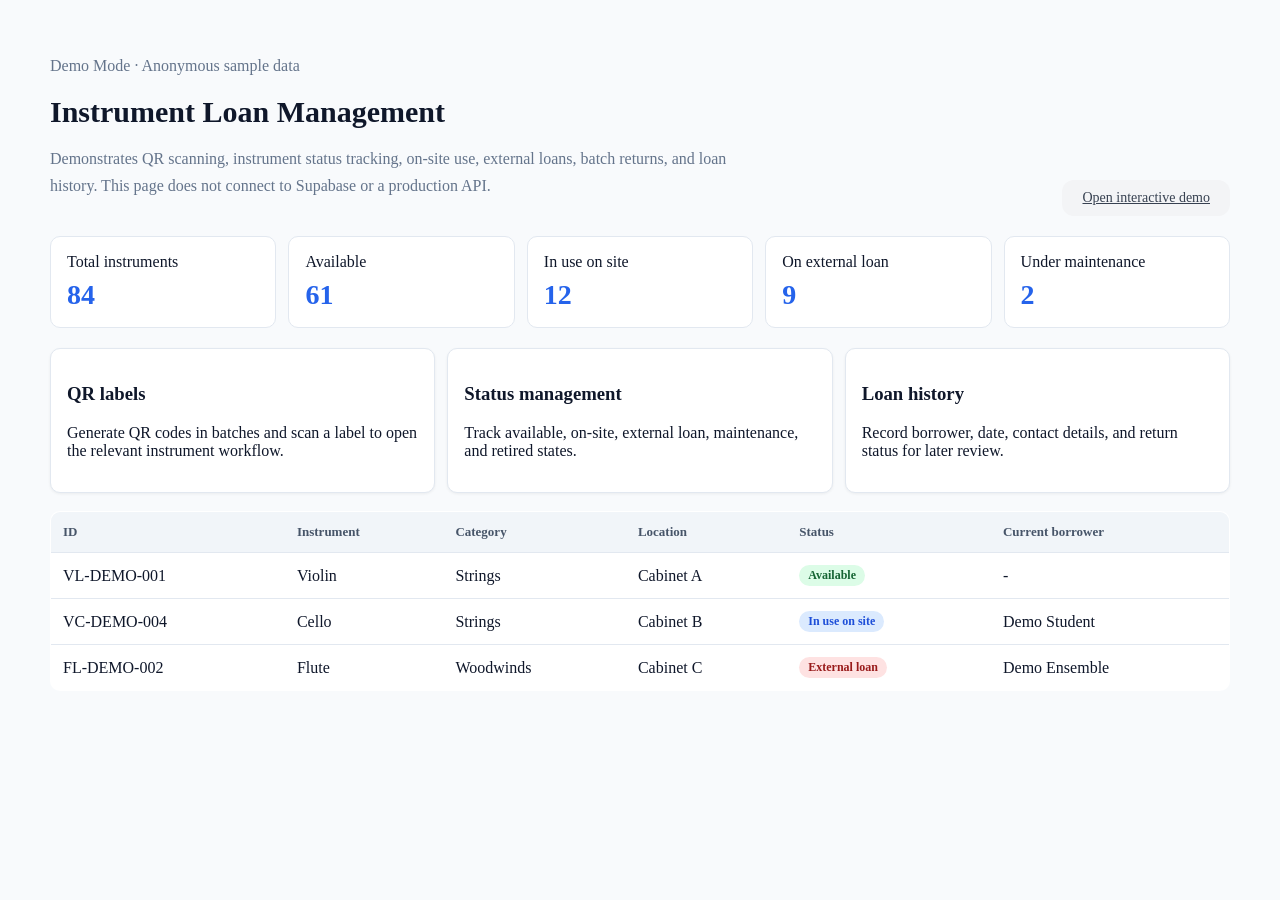
==== demo.html @ 6f62f3ee "Initial public release" ====
<!doctype html>
<html lang="en">
<head>
  <meta charset="utf-8">
  <meta name="viewport" content="width=device-width, initial-scale=1">
  <title>Instrument Management Demo</title>
  <link rel="stylesheet" href="style.css">
  <style>
    body { background:#f8fafc; color:#0f172a; }
    .demo-shell { max-width:1180px; margin:0 auto; padding:28px 18px; }
    .demo-hero { display:flex; justify-content:space-between; gap:20px; align-items:flex-end; margin-bottom:20px; }
    .demo-hero h1 { font-size:30px; margin:0 0 8px; }
    .demo-note { color:#64748b; line-height:1.7; max-width:720px; }
    .stats { display:grid; grid-template-columns:repeat(auto-fit,minmax(160px,1fr)); gap:12px; margin:20px 0; }
    .stat { background:white; border:1px solid #e2e8f0; border-radius:10px; padding:16px; }
    .stat b { display:block; font-size:28px; color:#2563eb; margin-top:8px; }
    .grid { display:grid; grid-template-columns:repeat(auto-fit,minmax(240px,1fr)); gap:12px; }
    .card { background:white; border:1px solid #e2e8f0; border-radius:10px; padding:16px; }
    table { width:100%; border-collapse:collapse; background:white; border:1px solid #e2e8f0; border-radius:10px; overflow:hidden; }
    th,td { padding:12px; border-bottom:1px solid #e2e8f0; text-align:left; }
    th { background:#f1f5f9; color:#475569; font-size:13px; }
    .badge { display:inline-block; padding:3px 9px; border-radius:999px; font-size:12px; font-weight:700; }
    .available { background:#dcfce7; color:#166534; }
    .borrowed { background:#fee2e2; color:#991b1b; }
    .venue { background:#dbeafe; color:#1d4ed8; }
  </style>
</head>
<body>
  <main class="demo-shell">
    <section class="demo-hero">
      <div>
        <p class="demo-note">Demo Mode · Anonymous sample data</p>
        <h1>Instrument Loan Management</h1>
        <p class="demo-note">Demonstrates QR scanning, instrument status tracking, on-site use, external loans, batch returns, and loan history. This page does not connect to Supabase or a production API.</p>
      </div>
      <a class="btn-secondary" href="index.html">Open interactive demo</a>
    </section>

    <section class="stats">
      <div class="stat">Total instruments <b>84</b></div>
      <div class="stat">Available <b>61</b></div>
      <div class="stat">In use on site <b>12</b></div>
      <div class="stat">On external loan <b>9</b></div>
      <div class="stat">Under maintenance <b>2</b></div>
    </section>

    <section class="grid" style="margin-bottom:18px;">
      <div class="card"><h3>QR labels</h3><p>Generate QR codes in batches and scan a label to open the relevant instrument workflow.</p></div>
      <div class="card"><h3>Status management</h3><p>Track available, on-site, external loan, maintenance, and retired states.</p></div>
      <div class="card"><h3>Loan history</h3><p>Record borrower, date, contact details, and return status for later review.</p></div>
    </section>

    <table>
      <thead><tr><th>ID</th><th>Instrument</th><th>Category</th><th>Location</th><th>Status</th><th>Current borrower</th></tr></thead>
      <tbody>
        <tr><td>VL-DEMO-001</td><td>Violin</td><td>Strings</td><td>Cabinet A</td><td><span class="badge available">Available</span></td><td>-</td></tr>
        <tr><td>VC-DEMO-004</td><td>Cello</td><td>Strings</td><td>Cabinet B</td><td><span class="badge venue">In use on site</span></td><td>Demo Student</td></tr>
        <tr><td>FL-DEMO-002</td><td>Flute</td><td>Woodwinds</td><td>Cabinet C</td><td><span class="badge borrowed">External loan</span></td><td>Demo Ensemble</td></tr>
      </tbody>
    </table>
  </main>
</body>
</html>
---- style.css ----
/* ===== Visibility ===== */
.hidden { display: none !important; }

/* ===== Status labels ===== */
.status-available {
  display: inline-flex; align-items: center; gap: 4px;
  padding: 2px 10px; border-radius: 9999px;
  font-size: 12px; font-weight: 500;
  background: #d1fae5; color: #065f46;
}
.status-in_venue {
  display: inline-flex; align-items: center; gap: 4px;
  padding: 2px 10px; border-radius: 9999px;
  font-size: 12px; font-weight: 500;
  background: #dbeafe; color: #1e40af;
}
.status-borrowed {
  display: inline-flex; align-items: center; gap: 4px;
  padding: 2px 10px; border-radius: 9999px;
  font-size: 12px; font-weight: 500;
  background: #ffedd5; color: #9a3412;
}
.status-unavailable {
  display: inline-flex; align-items: center; gap: 4px;
  padding: 2px 10px; border-radius: 9999px;
  font-size: 12px; font-weight: 500;
  background: #f3f4f6; color: #6b7280;
}
.status-maintenance {
  display: inline-flex; align-items: center; gap: 4px;
  padding: 2px 10px; border-radius: 9999px;
  font-size: 12px; font-weight: 500;
  background: #fef9c3; color: #854d0e;
}

/* ===== Buttons ===== */
.btn-primary {
  font-weight: 500; border-radius: 12px; border: none; cursor: pointer;
  padding: 10px 20px; font-size: 14px; display: inline-block;
  background: #2563eb; color: #fff;
  transition: background 0.15s;
}
.btn-primary:hover:not(:disabled)   { background: #1d4ed8; }
.btn-primary:disabled               { opacity: .5; cursor: not-allowed; }

.btn-success {
  font-weight: 500; border-radius: 12px; border: none; cursor: pointer;
  padding: 10px 20px; font-size: 14px; display: inline-block;
  background: #059669; color: #fff;
  transition: background 0.15s;
}
.btn-success:hover:not(:disabled)   { background: #047857; }
.btn-success:disabled               { opacity: .5; cursor: not-allowed; }

.btn-warning {
  font-weight: 500; border-radius: 12px; border: none; cursor: pointer;
  padding: 10px 20px; font-size: 14px; display: inline-block;
  background: #f97316; color: #fff;
  transition: background 0.15s;
}
.btn-warning:hover:not(:disabled)   { background: #ea6c0a; }
.btn-warning:disabled               { opacity: .5; cursor: not-allowed; }

.btn-danger {
  font-weight: 500; border-radius: 12px; border: none; cursor: pointer;
  padding: 10px 20px; font-size: 14px; display: inline-block;
  background: #ef4444; color: #fff;
  transition: background 0.15s;
}
.btn-danger:hover:not(:disabled)    { background: #dc2626; }
.btn-danger:disabled                { opacity: .5; cursor: not-allowed; }

.btn-secondary {
  font-weight: 500; border-radius: 12px; border: none; cursor: pointer;
  padding: 10px 20px; font-size: 14px; display: inline-block;
  background: #f3f4f6; color: #374151;
  transition: background 0.15s;
}
.btn-secondary:hover:not(:disabled) { background: #e5e7eb; }
.btn-secondary:disabled             { opacity: .5; cursor: not-allowed; }

.btn-sm { padding: 6px 12px !important; font-size: 13px !important; border-radius: 8px !important; }

/* ===== Forms ===== */
.form-input, .form-select {
  width: 100%; border: 1px solid #d1d5db; border-radius: 12px;
  padding: 10px 14px; font-size: 14px; background: #fff;
  outline: none; transition: border-color 0.15s, box-shadow 0.15s;
  box-sizing: border-box; display: block;
}
.form-input:focus, .form-select:focus {
  border-color: #3b82f6;
  box-shadow: 0 0 0 3px rgba(59,130,246,0.15);
}
.form-label {
  display: block; font-size: 13px; font-weight: 500;
  color: #4b5563; margin-bottom: 6px;
}
textarea.form-input { resize: vertical; }

/* ===== Cards ===== */
.card {
  background: #fff; border-radius: 16px;
  box-shadow: 0 1px 3px rgba(0,0,0,0.06);
  border: 1px solid #f3f4f6;
}

/* ===== Header ===== */
.page-header {
  display: flex; align-items: center; gap: 12px;
  padding: 14px 16px; background: #fff;
  border-bottom: 1px solid #f3f4f6;
  position: sticky; top: 0; z-index: 10;
}

/* ===== Loading animation ===== */
.loading-spinner {
  border: 3px solid #e5e7eb; border-top-color: #3b82f6;
  border-radius: 50%; width: 28px; height: 28px;
  animation: spin 0.7s linear infinite; display: inline-block;
  vertical-align: middle;
}
@keyframes spin { to { transform: rotate(360deg); } }

/* ===== Toast notifications ===== */
.toast {
  position: fixed; bottom: 24px; left: 50%;
  transform: translateX(-50%);
  background: #111827; color: white;
  padding: 12px 20px; border-radius: 12px;
  font-size: 14px; z-index: 9999; white-space: nowrap;
  animation: toastIn 0.25s ease;
  box-shadow: 0 4px 20px rgba(0,0,0,0.25);
}
.toast.success { background: #059669; }
.toast.error   { background: #dc2626; }
@keyframes toastIn {
  from { opacity: 0; transform: translateX(-50%) translateY(8px); }
  to   { opacity: 1; transform: translateX(-50%) translateY(0); }
}

/* ===== Successful scan overlay ===== */
.scan-success-overlay {
  position: fixed; top: 0; right: 0; bottom: 0; left: 0;
  background: rgba(5, 150, 105, 0.92);
  z-index: 9990;
  display: flex; flex-direction: column;
  align-items: center; justify-content: center;
  gap: 12px; text-align: center; padding: 24px;
  animation: overlayFadeIn 0.25s ease;
}
.scan-success-overlay .overlay-icon { font-size: 96px; line-height: 1; }
.scan-success-overlay .overlay-name { color: #fff; font-size: 28px; font-weight: 700; }
.scan-success-overlay .overlay-code { color: rgba(255,255,255,0.75); font-size: 16px; }
.scan-success-overlay .overlay-loc  { color: rgba(255,255,255,0.7);  font-size: 14px; }
.scan-success-overlay .overlay-timer{ color: rgba(255,255,255,0.6);  font-size: 13px; margin-top: 8px; }
@keyframes overlayFadeIn {
  from { opacity: 0; transform: scale(0.95); }
  to   { opacity: 1; transform: scale(1); }
}

/* ===== Instrument details modal ===== */
.inst-info-modal {
  position: fixed; top: 0; right: 0; bottom: 0; left: 0;
  background: rgba(0, 0, 0, 0.5);
  z-index: 9980;
  display: flex; align-items: flex-end; justify-content: center;
  padding-bottom: 0;
}
.inst-info-modal.hidden { display: none !important; }
.inst-info-modal .modal-card {
  background: #fff; border-radius: 24px 24px 0 0;
  padding: 28px 24px 36px;
  width: 100%; max-width: 480px;
  animation: modalSlideUp 0.3s ease;
}
@media (min-width: 640px) {
  .inst-info-modal { align-items: center; padding-bottom: 0; }
  .inst-info-modal .modal-card { border-radius: 24px; max-width: 400px; }
}
@keyframes modalSlideUp {
  from { transform: translateY(40px); opacity: 0; }
  to   { transform: translateY(0);    opacity: 1; }
}

/* ===== Category chips ===== */
.category-chip {
  display: inline-flex; align-items: center; gap: 4px;
  background: #dbeafe; color: #1d4ed8;
  border-radius: 9999px; padding: 3px 10px 3px 12px;
  font-size: 13px; font-weight: 500;
}
.category-chip button {
  background: none; border: none; cursor: pointer;
  color: #3b82f6; font-size: 15px; line-height: 1;
  padding: 0 2px; display: flex; align-items: center;
}
.category-chip button:hover { color: #1d4ed8; }

/* ===== Search field ===== */
.search-bar {
  display: flex; gap: 8px; align-items: center;
}

/* ===== Calendar ===== */
.cal-grid { display:grid; grid-template-columns:repeat(7,1fr); gap:2px; }
.cal-day-header { text-align:center; font-size:11px; font-weight:600; color:#9ca3af; padding:6px 0; }
.cal-day { min-height:80px; background:#fff; border:1px solid #f3f4f6; border-radius:8px; padding:4px; cursor:pointer; transition:background 0.15s; }
.cal-day:hover { background:#f9fafb; }
.cal-day.today { border-color:#3b82f6; }
.cal-day.other-month { background:#fafafa; opacity:0.5; }
.cal-day-num { font-size:12px; font-weight:500; color:#374151; margin-bottom:3px; }
.cal-day.today .cal-day-num { color:#2563eb; font-weight:700; }
.cal-event { font-size:10px; background:#dbeafe; color:#1e40af; border-radius:4px; padding:1px 4px; margin-bottom:2px; white-space:nowrap; overflow:hidden; text-overflow:ellipsis; cursor:pointer; }
.cal-event:hover { background:#bfdbfe; }
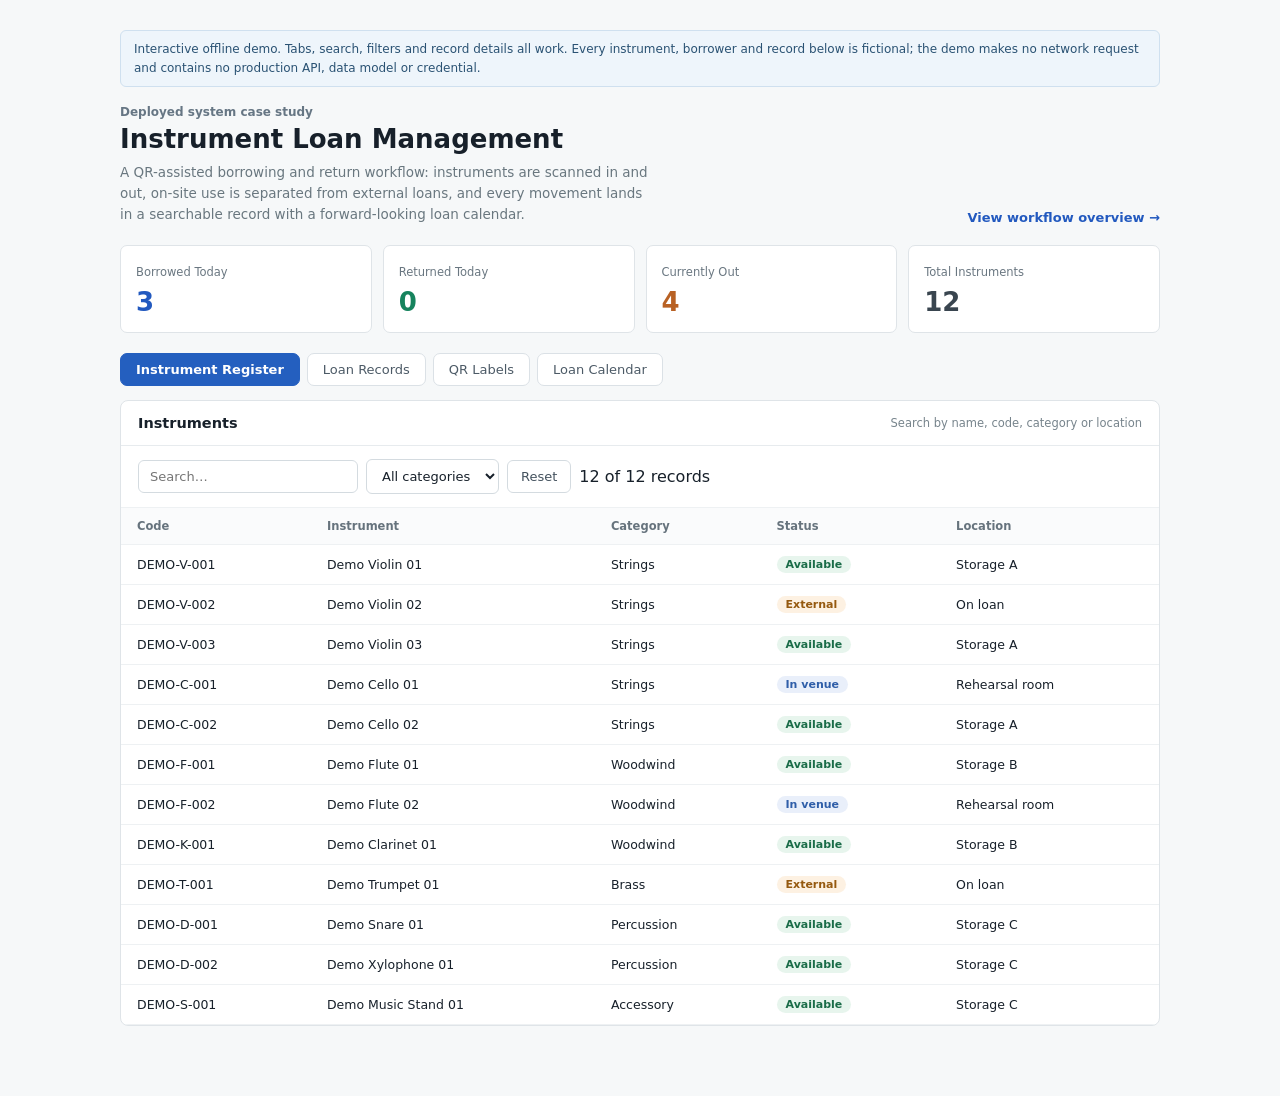
==== commit 3e7cb753: "Make the demo interactive and add anonymized system screens" ====
--- a/demo.html
+++ b/demo.html
@@ -1,63 +1,284 @@
 <!doctype html>
 <html lang="en">
 <head>
-  <meta charset="utf-8">
-  <meta name="viewport" content="width=device-width, initial-scale=1">
-  <title>Instrument Management Demo</title>
-  <link rel="stylesheet" href="style.css">
-  <style>
-    body { background:#f8fafc; color:#0f172a; }
-    .demo-shell { max-width:1180px; margin:0 auto; padding:28px 18px; }
-    .demo-hero { display:flex; justify-content:space-between; gap:20px; align-items:flex-end; margin-bottom:20px; }
-    .demo-hero h1 { font-size:30px; margin:0 0 8px; }
-    .demo-note { color:#64748b; line-height:1.7; max-width:720px; }
-    .stats { display:grid; grid-template-columns:repeat(auto-fit,minmax(160px,1fr)); gap:12px; margin:20px 0; }
-    .stat { background:white; border:1px solid #e2e8f0; border-radius:10px; padding:16px; }
-    .stat b { display:block; font-size:28px; color:#2563eb; margin-top:8px; }
-    .grid { display:grid; grid-template-columns:repeat(auto-fit,minmax(240px,1fr)); gap:12px; }
-    .card { background:white; border:1px solid #e2e8f0; border-radius:10px; padding:16px; }
-    table { width:100%; border-collapse:collapse; background:white; border:1px solid #e2e8f0; border-radius:10px; overflow:hidden; }
-    th,td { padding:12px; border-bottom:1px solid #e2e8f0; text-align:left; }
-    th { background:#f1f5f9; color:#475569; font-size:13px; }
-    .badge { display:inline-block; padding:3px 9px; border-radius:999px; font-size:12px; font-weight:700; }
-    .available { background:#dcfce7; color:#166534; }
-    .borrowed { background:#fee2e2; color:#991b1b; }
-    .venue { background:#dbeafe; color:#1d4ed8; }
-  </style>
+<meta charset="utf-8">
+<meta name="viewport" content="width=device-width, initial-scale=1">
+<title>Instrument Loan Management - Interactive Demo</title>
+<style>
+  *{box-sizing:border-box}
+  body{margin:0;font-family:Inter,system-ui,"Segoe UI",sans-serif;background:#f6f8f9;color:#17202a}
+  main{max-width:1080px;margin:0 auto;padding:30px 20px 70px}
+  .banner{background:#eef5fb;border:1px solid #cfe0ef;color:#2a5273;font-size:12px;padding:9px 13px;border-radius:6px;margin-bottom:18px;line-height:1.55}
+  header.top{display:flex;justify-content:space-between;align-items:flex-end;gap:20px;flex-wrap:wrap}
+  .eyebrow{margin:0;color:#667684;font-size:12px;font-weight:650}
+  h1{font-size:26px;margin:5px 0 0}
+  .sub{color:#69777f;font-size:13.5px;margin:8px 0 0;line-height:1.55;max-width:62ch}
+  .back{color:#2259bf;text-decoration:none;font-size:13px;font-weight:700;white-space:nowrap}
+  .stats{display:grid;grid-template-columns:repeat(auto-fit,minmax(140px,1fr));gap:11px;margin:20px 0}
+  .stat{background:#fff;border:1px solid #dfe4e8;border-radius:7px;padding:15px}
+  .stat span{font-size:11.5px;color:#6a7781}
+  .stat strong{display:block;font-size:26px;margin-top:7px;font-weight:750}
+  .blue{color:#2259bf}.green{color:#16835d}.orange{color:#b86124}.grey{color:#39454f}
+  .tabs{display:flex;gap:7px;flex-wrap:wrap;margin:6px 0 0}
+  .tab{font:inherit;font-size:13px;padding:8px 15px;border:1px solid #dbe1e6;background:#fff;color:#4c5a66;border-radius:7px;cursor:pointer}
+  .tab:hover{border-color:#a9bfdd}
+  .tab.active{background:#245fbf;border-color:#245fbf;color:#fff;font-weight:700}
+  .card{background:#fff;border:1px solid #dfe4e8;border-radius:8px;margin-top:14px;overflow:hidden}
+  .chead{padding:14px 17px;border-bottom:1px solid #e7ebee;display:flex;justify-content:space-between;align-items:center;gap:12px;flex-wrap:wrap}
+  .chead h2{font-size:14.5px;margin:0}
+  .chead .note{font-size:11.5px;color:#77848c}
+  .toolbar{display:flex;gap:8px;padding:13px 17px;border-bottom:1px solid #eef1f3;flex-wrap:wrap;align-items:center}
+  input[type=search],select{font:inherit;font-size:13px;padding:8px 11px;border:1px solid #d4dbe0;border-radius:6px;background:#fff;color:inherit}
+  input[type=search]{min-width:220px}
+  .btn{font:inherit;font-size:13px;padding:8px 13px;border-radius:6px;border:1px solid #d4dbe0;background:#fff;color:#43515d;cursor:pointer}
+  .btn.primary{background:#245fbf;border-color:#245fbf;color:#fff;font-weight:700}
+  .wrap{overflow-x:auto}
+  table{border-collapse:collapse;width:100%;font-size:12.5px}
+  th,td{padding:11px 16px;text-align:left;border-bottom:1px solid #eef1f3;white-space:nowrap}
+  th{background:#fafbfc;color:#66737d;font-weight:600;font-size:11.5px}
+  tbody tr{cursor:pointer}
+  tbody tr:hover{background:#f6f9fd}
+  .pill{display:inline-block;padding:2px 9px;border-radius:11px;font-size:11px;font-weight:700}
+  .p-available{background:#e7f5ed;color:#1a6c48}
+  .p-invenue{background:#e9effa;color:#2f5ea8}
+  .p-external{background:#fdf1e2;color:#95590f}
+  .p-borrow{background:#fdeceb;color:#a53a34}
+  .p-return{background:#eef1f3;color:#54606d}
+  .grid{display:grid;grid-template-columns:repeat(auto-fill,minmax(210px,1fr));gap:11px;padding:16px}
+  .tile{border:1px solid #e2e7eb;border-radius:7px;padding:14px;background:#fff;cursor:pointer}
+  .tile:hover{border-color:#a9bfdd;background:#fbfdff}
+  .tile h3{margin:0 0 5px;font-size:14px}
+  .tile p{margin:0;font-size:12px;color:#71808b;line-height:1.5}
+  .qr{width:52px;height:52px;border-radius:6px;background:
+    repeating-linear-gradient(90deg,#17202a 0 5px,#fff 5px 10px),
+    repeating-linear-gradient(0deg,#17202a 0 5px,transparent 5px 10px);
+    background-blend-mode:multiply;margin-bottom:10px;border:3px solid #17202a}
+  .empty{padding:28px 16px;text-align:center;color:#8b96a0;font-size:13px}
+  .cal{display:grid;grid-template-columns:repeat(7,1fr);gap:5px;padding:16px}
+  .cal .dow{font-size:11px;color:#77848c;text-align:center;padding-bottom:4px;font-weight:700}
+  .day{border:1px solid #e6eaee;border-radius:6px;min-height:74px;padding:6px;font-size:11px;background:#fff}
+  .day.dim{background:#fafbfc;color:#b3bcc4}
+  .day .n{font-weight:700;color:#4d5b66}
+  .ev{margin-top:4px;background:#e9effa;color:#2f5ea8;border-radius:4px;padding:2px 5px;font-size:10.5px;line-height:1.35;cursor:pointer}
+  .ev.ext{background:#fdf1e2;color:#8a5410}
+  dialog{border:0;border-radius:9px;padding:0;width:min(500px,92vw);box-shadow:0 18px 50px rgba(17,24,39,.25)}
+  dialog::backdrop{background:rgba(17,24,39,.45)}
+  .d-head{padding:16px 20px;border-bottom:1px solid #e8ecef;display:flex;justify-content:space-between;align-items:center}
+  .d-head h3{margin:0;font-size:15px}
+  .d-body{padding:16px 20px}
+  .d-body dl{display:grid;grid-template-columns:125px 1fr;gap:9px 14px;margin:0;font-size:13px}
+  .d-body dt{color:#77848c}.d-body dd{margin:0;font-weight:600}
+  .d-foot{padding:13px 20px;border-top:1px solid #e8ecef;text-align:right}
+  .x{border:0;background:transparent;font-size:20px;color:#8b96a0;cursor:pointer;line-height:1}
+  @media(max-width:720px){h1{font-size:22px}.cal{grid-template-columns:repeat(7,minmax(38px,1fr));overflow-x:auto}}
+</style>
 </head>
 <body>
-  <main class="demo-shell">
-    <section class="demo-hero">
-      <div>
-        <p class="demo-note">Demo Mode · Anonymous sample data</p>
-        <h1>Instrument Loan Management</h1>
-        <p class="demo-note">Demonstrates QR scanning, instrument status tracking, on-site use, external loans, batch returns, and loan history. This page does not connect to Supabase or a production API.</p>
+<main>
+  <div class="banner">Interactive offline demo. Tabs, search, filters and record details all work. Every instrument, borrower and record below is fictional; the demo makes no network request and contains no production API, data model or credential.</div>
+
+  <header class="top">
+    <div>
+      <p class="eyebrow">Deployed system case study</p>
+      <h1>Instrument Loan Management</h1>
+      <p class="sub">A QR-assisted borrowing and return workflow: instruments are scanned in and out, on-site use is separated from external loans, and every movement lands in a searchable record with a forward-looking loan calendar.</p>
+    </div>
+    <a class="back" href="index.html">View workflow overview →</a>
+  </header>
+
+  <section class="stats" id="stats"></section>
+  <div class="tabs" id="tabs"></div>
+  <div id="view"></div>
+</main>
+
+<dialog id="detail">
+  <div class="d-head"><h3 id="d-title">Record</h3><button class="x" id="d-x" aria-label="Close">&times;</button></div>
+  <div class="d-body"><dl id="d-body"></dl></div>
+  <div class="d-foot"><button class="btn" id="d-close">Close</button></div>
+</dialog>
+
+<script>
+const INSTRUMENTS = [
+  { code:'DEMO-V-001', name:'Demo Violin 01', category:'Strings',     status:'Available',   location:'Storage A' },
+  { code:'DEMO-V-002', name:'Demo Violin 02', category:'Strings',     status:'External',    location:'On loan' },
+  { code:'DEMO-V-003', name:'Demo Violin 03', category:'Strings',     status:'Available',   location:'Storage A' },
+  { code:'DEMO-C-001', name:'Demo Cello 01',  category:'Strings',     status:'In venue',    location:'Rehearsal room' },
+  { code:'DEMO-C-002', name:'Demo Cello 02',  category:'Strings',     status:'Available',   location:'Storage A' },
+  { code:'DEMO-F-001', name:'Demo Flute 01',  category:'Woodwind',    status:'Available',   location:'Storage B' },
+  { code:'DEMO-F-002', name:'Demo Flute 02',  category:'Woodwind',    status:'In venue',    location:'Rehearsal room' },
+  { code:'DEMO-K-001', name:'Demo Clarinet 01', category:'Woodwind',  status:'Available',   location:'Storage B' },
+  { code:'DEMO-T-001', name:'Demo Trumpet 01', category:'Brass',      status:'External',    location:'On loan' },
+  { code:'DEMO-D-001', name:'Demo Snare 01',  category:'Percussion',  status:'Available',   location:'Storage C' },
+  { code:'DEMO-D-002', name:'Demo Xylophone 01', category:'Percussion', status:'Available', location:'Storage C' },
+  { code:'DEMO-S-001', name:'Demo Music Stand 01', category:'Accessory', status:'Available', location:'Storage C' },
+];
+const RECORDS = [
+  { at:'2026-08-06 09:12', code:'DEMO-V-002', name:'Demo Violin 02', borrower:'Demo Borrower A', kind:'External', action:'Borrow', note:'Rehearsal use' },
+  { at:'2026-08-06 09:20', code:'DEMO-F-002', name:'Demo Flute 02',  borrower:'Demo Borrower B', kind:'On site',  action:'Borrow', note:'' },
+  { at:'2026-08-06 10:05', code:'DEMO-T-001', name:'Demo Trumpet 01',borrower:'Demo Ensemble X', kind:'External', action:'Borrow', note:'Loaned for a demo performance' },
+  { at:'2026-08-05 17:40', code:'DEMO-V-001', name:'Demo Violin 01', borrower:'Demo Borrower C', kind:'On site',  action:'Return', note:'Condition checked, no damage' },
+  { at:'2026-08-05 16:55', code:'DEMO-C-001', name:'Demo Cello 01',  borrower:'Demo Borrower D', kind:'On site',  action:'Borrow', note:'' },
+  { at:'2026-08-05 14:30', code:'DEMO-D-001', name:'Demo Snare 01',  borrower:'Demo Ensemble Y', kind:'External', action:'Return', note:'Counted back in full' },
+  { at:'2026-08-04 11:10', code:'DEMO-D-002', name:'Demo Xylophone 01', borrower:'Demo Borrower E', kind:'On site', action:'Return', note:'' },
+  { at:'2026-08-04 09:45', code:'DEMO-K-001', name:'Demo Clarinet 01', borrower:'Demo Borrower F', kind:'On site', action:'Return', note:'' },
+];
+const PLANNED = [
+  { from:'2026-08-10', to:'2026-08-12', code:'DEMO-V-001', name:'Demo Violin 01', borrower:'Demo Ensemble X', kind:'External', note:'Scheduled external loan' },
+  { from:'2026-08-14', to:'2026-08-14', code:'DEMO-C-002', name:'Demo Cello 02',  borrower:'Demo Borrower G', kind:'On site',  note:'Reserved for a session' },
+  { from:'2026-08-18', to:'2026-08-19', code:'DEMO-D-002', name:'Demo Xylophone 01', borrower:'Demo Ensemble Y', kind:'External', note:'' },
+];
+
+const esc = (s) => String(s).replace(/[&<>"]/g, c => ({ '&':'&amp;','<':'&lt;','>':'&gt;','"':'&quot;' }[c]));
+const SPILL = { 'Available':'p-available','In venue':'p-invenue','External':'p-external' };
+const APILL = { 'Borrow':'p-borrow','Return':'p-return' };
+
+document.getElementById('stats').innerHTML = [
+  ['Borrowed Today', RECORDS.filter(r => r.at.startsWith('2026-08-06') && r.action === 'Borrow').length, 'blue'],
+  ['Returned Today', RECORDS.filter(r => r.at.startsWith('2026-08-06') && r.action === 'Return').length, 'green'],
+  ['Currently Out', INSTRUMENTS.filter(i => i.status !== 'Available').length, 'orange'],
+  ['Total Instruments', INSTRUMENTS.length, 'grey'],
+].map(([l, v, c]) => `<div class="stat"><span>${l}</span><strong class="${c}">${v}</strong></div>`).join('');
+
+const dialog = document.getElementById('detail');
+function openDetail(title, pairs) {
+  document.getElementById('d-title').textContent = title;
+  document.getElementById('d-body').innerHTML = pairs
+    .map(([k, v]) => `<dt>${esc(k)}</dt><dd>${esc(v === '' || v == null ? '—' : v)}</dd>`).join('');
+  dialog.showModal();
+}
+document.getElementById('d-x').addEventListener('click', () => dialog.close());
+document.getElementById('d-close').addEventListener('click', () => dialog.close());
+
+function table(opts) {
+  const { title, note, columns, rows, filter, onRow, extra = '' } = opts;
+  const filterHtml = filter ? `<select id="f"><option value="">${esc(filter.label)}</option>` +
+    filter.options.map(o => `<option>${esc(o)}</option>`).join('') + '</select>' : '';
+  document.getElementById('view').innerHTML = `
+    <section class="card">
+      <div class="chead"><h2>${esc(title)}</h2><span class="note">${esc(note)}</span></div>
+      <div class="toolbar">
+        <input type="search" id="q" placeholder="Search…" autocomplete="off">
+        ${filterHtml}
+        <button class="btn" id="reset">Reset</button>
+        <span class="note" id="count"></span>
       </div>
-      <a class="btn-secondary" href="index.html">Open interactive demo</a>
-    </section>
-
-    <section class="stats">
-      <div class="stat">Total instruments <b>84</b></div>
-      <div class="stat">Available <b>61</b></div>
-      <div class="stat">In use on site <b>12</b></div>
-      <div class="stat">On external loan <b>9</b></div>
-      <div class="stat">Under maintenance <b>2</b></div>
-    </section>
-
-    <section class="grid" style="margin-bottom:18px;">
-      <div class="card"><h3>QR labels</h3><p>Generate QR codes in batches and scan a label to open the relevant instrument workflow.</p></div>
-      <div class="card"><h3>Status management</h3><p>Track available, on-site, external loan, maintenance, and retired states.</p></div>
-      <div class="card"><h3>Loan history</h3><p>Record borrower, date, contact details, and return status for later review.</p></div>
-    </section>
-
-    <table>
-      <thead><tr><th>ID</th><th>Instrument</th><th>Category</th><th>Location</th><th>Status</th><th>Current borrower</th></tr></thead>
-      <tbody>
-        <tr><td>VL-DEMO-001</td><td>Violin</td><td>Strings</td><td>Cabinet A</td><td><span class="badge available">Available</span></td><td>-</td></tr>
-        <tr><td>VC-DEMO-004</td><td>Cello</td><td>Strings</td><td>Cabinet B</td><td><span class="badge venue">In use on site</span></td><td>Demo Student</td></tr>
-        <tr><td>FL-DEMO-002</td><td>Flute</td><td>Woodwinds</td><td>Cabinet C</td><td><span class="badge borrowed">External loan</span></td><td>Demo Ensemble</td></tr>
-      </tbody>
-    </table>
-  </main>
+      <div class="wrap"><table>
+        <thead><tr>${columns.map(c => `<th>${esc(c.label)}</th>`).join('')}</tr></thead>
+        <tbody id="tbody"></tbody>
+      </table></div>
+    </section>` + extra;
+  const q = document.getElementById('q');
+  const f = document.getElementById('f');
+  const tbody = document.getElementById('tbody');
+  const count = document.getElementById('count');
+  function apply() {
+    const term = q.value.trim().toLowerCase();
+    const fv = f ? f.value : '';
+    const shown = rows.filter(r =>
+      (!term || Object.values(r).join(' ').toLowerCase().includes(term)) &&
+      (!fv || String(r[filter.key]) === fv));
+    count.textContent = shown.length + ' of ' + rows.length + ' records';
+    tbody.innerHTML = shown.length
+      ? shown.map((r, i) => `<tr data-i="${i}">` +
+          columns.map(c => `<td>${c.render ? c.render(r) : esc(r[c.key])}</td>`).join('') + '</tr>').join('')
+      : `<tr><td colspan="${columns.length}"><div class="empty">No records match the current search or filter.</div></td></tr>`;
+    tbody.querySelectorAll('tr[data-i]').forEach(tr =>
+      tr.addEventListener('click', () => onRow(shown[Number(tr.dataset.i)])));
+  }
+  q.addEventListener('input', apply);
+  if (f) f.addEventListener('change', apply);
+  document.getElementById('reset').addEventListener('click', () => { q.value = ''; if (f) f.value = ''; apply(); });
+  apply();
+}
+
+const VIEWS = {
+  register: { label:'Instrument Register', render() {
+    table({
+      title:'Instruments', note:'Search by name, code, category or location',
+      columns:[
+        { key:'code', label:'Code' }, { key:'name', label:'Instrument' },
+        { key:'category', label:'Category' },
+        { label:'Status', render:r => `<span class="pill ${SPILL[r.status]}">${esc(r.status)}</span>` },
+        { key:'location', label:'Location' },
+      ],
+      rows: INSTRUMENTS,
+      filter:{ key:'category', label:'All categories', options:[...new Set(INSTRUMENTS.map(i => i.category))] },
+      onRow: r => openDetail(r.name, [['Code',r.code],['Category',r.category],['Status',r.status],
+        ['Location',r.location],['Label','QR code printed from the admin screen']]),
+    });
+  }},
+
+  records: { label:'Loan Records', render() {
+    table({
+      title:'Borrow and Return History', note:'Filter by on-site use or external loan',
+      columns:[
+        { key:'at', label:'Time' }, { key:'name', label:'Instrument' }, { key:'code', label:'Code' },
+        { key:'borrower', label:'Borrower' }, { key:'kind', label:'Type' },
+        { label:'Action', render:r => `<span class="pill ${APILL[r.action]}">${esc(r.action)}</span>` },
+        { key:'note', label:'Note' },
+      ],
+      rows: RECORDS,
+      filter:{ key:'kind', label:'All types', options:['On site','External'] },
+      onRow: r => openDetail(r.name + ' · ' + r.action, [['Time',r.at],['Code',r.code],
+        ['Borrower',r.borrower],['Type',r.kind],['Action',r.action],['Note',r.note]]),
+    });
+  }},
+
+  labels: { label:'QR Labels', render() {
+    document.getElementById('view').innerHTML = `
+      <section class="card">
+        <div class="chead"><h2>Printable QR Labels</h2><span class="note">Select a label to see what a scan resolves to</span></div>
+        <div class="grid" id="grid"></div>
+      </section>`;
+    document.getElementById('grid').innerHTML = INSTRUMENTS.map((i, idx) =>
+      `<div class="tile" data-i="${idx}"><div class="qr"></div><h3>${esc(i.name)}</h3>
+       <p>${esc(i.code)}<br>${esc(i.category)} · ${esc(i.status)}</p></div>`).join('');
+    document.querySelectorAll('.tile').forEach(t => t.addEventListener('click', () => {
+      const i = INSTRUMENTS[Number(t.dataset.i)];
+      openDetail('Scan result — ' + i.name, [['Code',i.code],['Category',i.category],
+        ['Status',i.status],['Location',i.location],
+        ['Next action', i.status === 'Available' ? 'Offer borrow workflow' : 'Offer return workflow']]);
+    }));
+  }},
+
+  calendar: { label:'Loan Calendar', render() {
+    const cells = [];
+    const first = new Date('2026-08-01T00:00:00');
+    const lead = first.getDay();
+    for (let i = 0; i < lead; i++) cells.push(null);
+    for (let d = 1; d <= 31; d++) cells.push('2026-08-' + String(d).padStart(2, '0'));
+    while (cells.length % 7) cells.push(null);
+
+    document.getElementById('view').innerHTML = `
+      <section class="card">
+        <div class="chead"><h2>August 2026 — Scheduled Loans</h2><span class="note">Select an entry for detail</span></div>
+        <div class="cal">
+          ${['Sun','Mon','Tue','Wed','Thu','Fri','Sat'].map(d => `<div class="dow">${d}</div>`).join('')}
+          ${cells.map(date => {
+            if (!date) return '<div class="day dim"></div>';
+            const evs = PLANNED.filter(p => date >= p.from && date <= p.to);
+            return `<div class="day"><div class="n">${Number(date.slice(-2))}</div>` +
+              evs.map(p => `<div class="ev ${p.kind === 'External' ? 'ext' : ''}" data-code="${esc(p.code)}">${esc(p.name)}</div>`).join('') +
+              '</div>';
+          }).join('')}
+        </div>
+      </section>`;
+    document.querySelectorAll('.ev').forEach(e => e.addEventListener('click', () => {
+      const p = PLANNED.find(x => x.code === e.dataset.code);
+      openDetail(p.name, [['Code',p.code],['Borrower',p.borrower],['Type',p.kind],
+        ['From',p.from],['To',p.to],['Note',p.note]]);
+    }));
+  }},
+};
+
+const tabs = document.getElementById('tabs');
+tabs.innerHTML = Object.keys(VIEWS).map(k => `<button class="tab" data-k="${k}">${esc(VIEWS[k].label)}</button>`).join('');
+function show(k) {
+  tabs.querySelectorAll('.tab').forEach(b => b.classList.toggle('active', b.dataset.k === k));
+  VIEWS[k].render();
+}
+tabs.addEventListener('click', e => { const b = e.target.closest('.tab'); if (b) show(b.dataset.k); });
+show('register');
+</script>
 </body>
 </html>
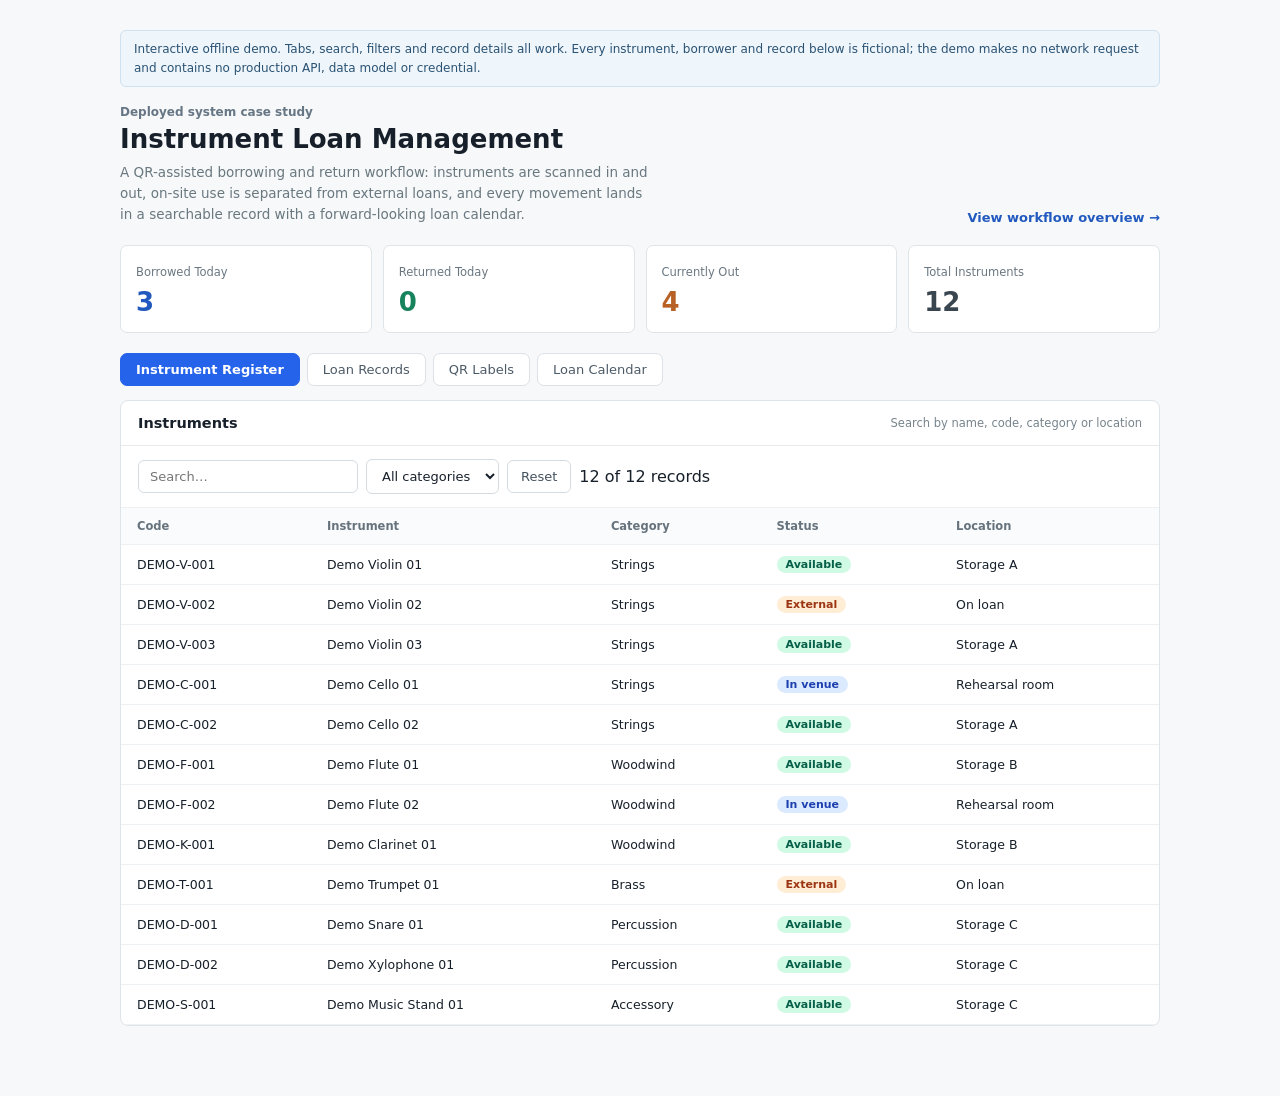
==== commit f29bd1c9: "Match status pill colors exactly to the real source project" ====
--- a/demo.html
+++ b/demo.html
@@ -22,7 +22,7 @@
   .tabs{display:flex;gap:7px;flex-wrap:wrap;margin:6px 0 0}
   .tab{font:inherit;font-size:13px;padding:8px 15px;border:1px solid #dbe1e6;background:#fff;color:#4c5a66;border-radius:7px;cursor:pointer}
   .tab:hover{border-color:#a9bfdd}
-  .tab.active{background:#245fbf;border-color:#245fbf;color:#fff;font-weight:700}
+  .tab.active{background:#2563eb;border-color:#2563eb;color:#fff;font-weight:700}
   .card{background:#fff;border:1px solid #dfe4e8;border-radius:8px;margin-top:14px;overflow:hidden}
   .chead{padding:14px 17px;border-bottom:1px solid #e7ebee;display:flex;justify-content:space-between;align-items:center;gap:12px;flex-wrap:wrap}
   .chead h2{font-size:14.5px;margin:0}
@@ -31,7 +31,7 @@
   input[type=search],select{font:inherit;font-size:13px;padding:8px 11px;border:1px solid #d4dbe0;border-radius:6px;background:#fff;color:inherit}
   input[type=search]{min-width:220px}
   .btn{font:inherit;font-size:13px;padding:8px 13px;border-radius:6px;border:1px solid #d4dbe0;background:#fff;color:#43515d;cursor:pointer}
-  .btn.primary{background:#245fbf;border-color:#245fbf;color:#fff;font-weight:700}
+  .btn.primary{background:#2563eb;border-color:#2563eb;color:#fff;font-weight:700}
   .wrap{overflow-x:auto}
   table{border-collapse:collapse;width:100%;font-size:12.5px}
   th,td{padding:11px 16px;text-align:left;border-bottom:1px solid #eef1f3;white-space:nowrap}
@@ -39,9 +39,9 @@
   tbody tr{cursor:pointer}
   tbody tr:hover{background:#f6f9fd}
   .pill{display:inline-block;padding:2px 9px;border-radius:11px;font-size:11px;font-weight:700}
-  .p-available{background:#e7f5ed;color:#1a6c48}
-  .p-invenue{background:#e9effa;color:#2f5ea8}
-  .p-external{background:#fdf1e2;color:#95590f}
+  .p-available{background:#d1fae5;color:#065f46}
+  .p-invenue{background:#dbeafe;color:#1e40af}
+  .p-external{background:#ffedd5;color:#9a3412}
   .p-borrow{background:#fdeceb;color:#a53a34}
   .p-return{background:#eef1f3;color:#54606d}
   .grid{display:grid;grid-template-columns:repeat(auto-fill,minmax(210px,1fr));gap:11px;padding:16px}
